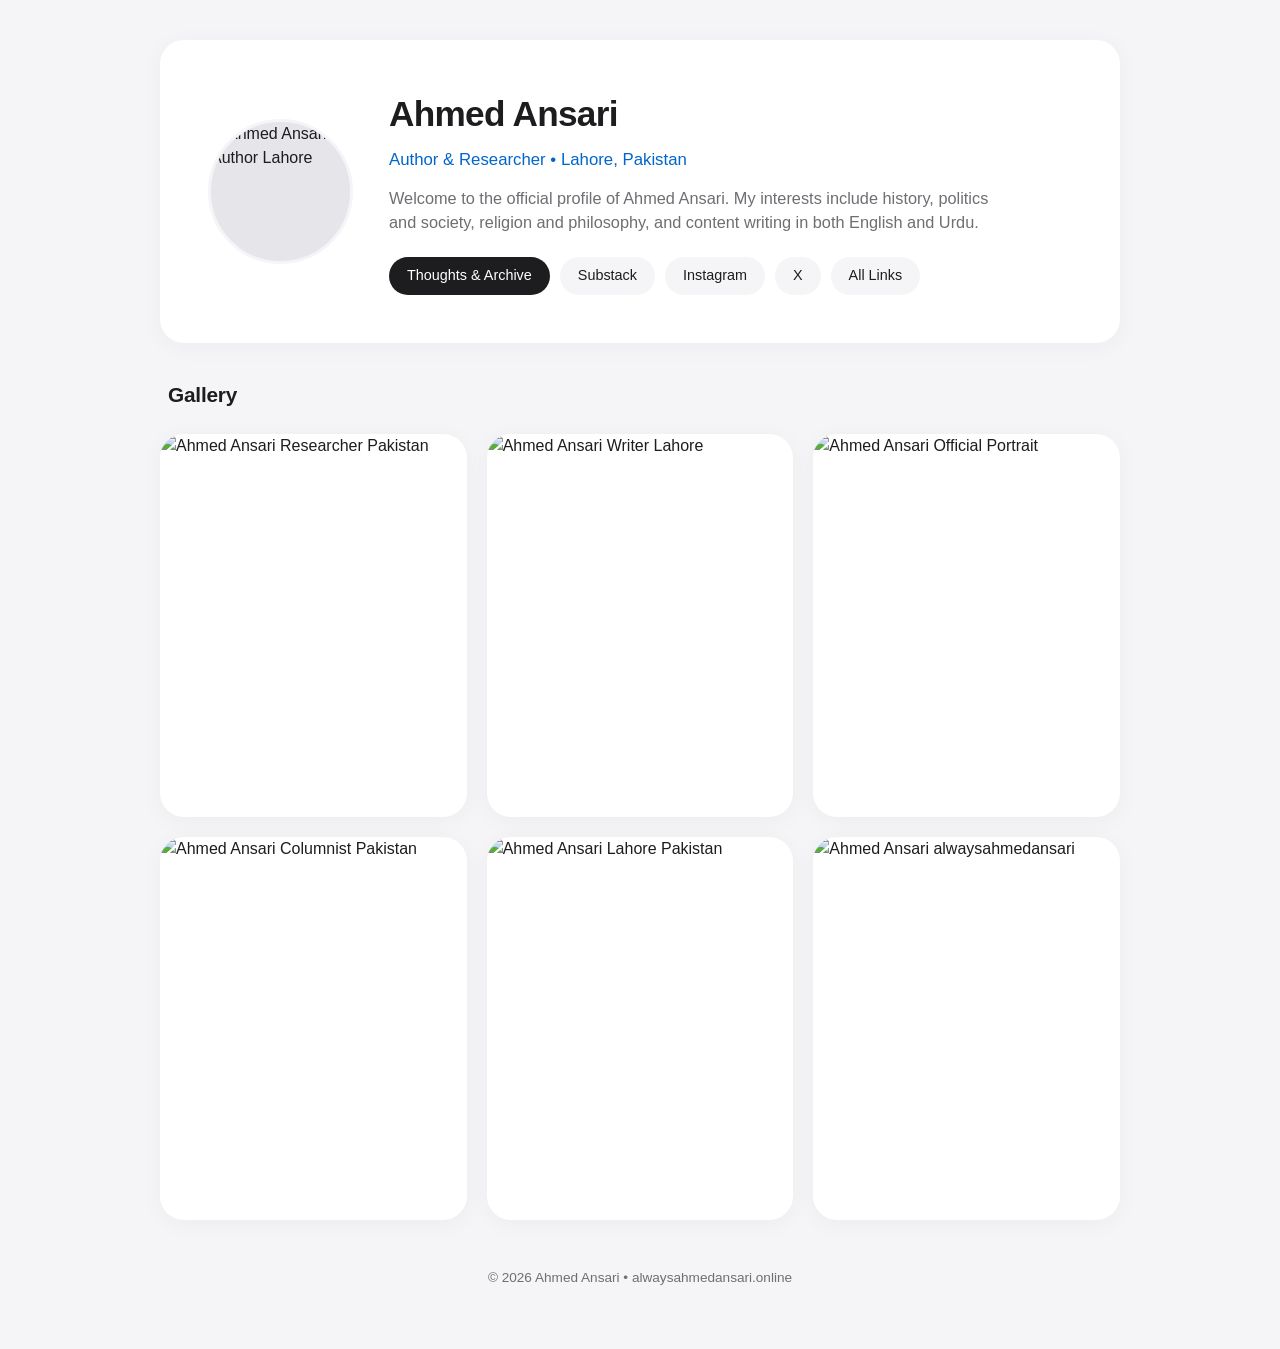
==== index.html @ 6e4fd334 "Create index.html" ====
<!DOCTYPE html>
<html lang="en">
<head>
    <meta charset="UTF-8">
    <meta name="viewport" content="width=device-width, initial-scale=1.0">
    <title>Ahmed Ansari — Author & Researcher | Lahore</title>
    <meta name="description" content="Official profile and photo gallery of Ahmed Ansari, an author and researcher based in Lahore, Pakistan. Interests include history, politics, religion, and philosophy.">
    <meta name="robots" content="index, follow">
    <link rel="canonical" href="https://alwaysahmedansari.online">

    <script type="application/ld+json">
    {
      "@context": "https://schema.org",
      "@type": "Person",
      "name": "Ahmed Ansari",
      "alternateName": "alwaysahmedansari",
      "jobTitle": "Author & Researcher",
      "homeLocation": {
        "@type": "Place",
        "name": "Lahore, Pakistan"
      },
      "url": "https://alwaysahmedansari.online",
      "image": [
        "https://alwaysahmedansari.onlineimages/ahmed-ansari-author-lahore.jpg",
        "https://alwaysahmedansari.onlineimages/ahmed-ansari-researcher-pakistan.jpg",
        "https://alwaysahmedansari.onlineimages/ahmed-ansari-writer-lahore.jpg",
        "https://alwaysahmedansari.onlineimages/ahmed-ansari-portrait-official.jpg",
        "https://alwaysahmedansari.onlineimages/ahmed-ansari-columnist-pakistan.jpg",
        "https://alwaysahmedansari.onlineimages/ahmed-ansari-profile-lahore.jpg",
        "https://alwaysahmedansari.onlineimages/alwaysahmedansari-ahmed-ansari.jpg"
      ],
      "description": "Author and researcher based in Lahore, Pakistan. Interests include history, politics and society, religion and philosophy, and content writing in English and Urdu.",
      "sameAs": [
        "https://alwaysahmedansari.onlinearchive.html",
        "https://linktr.ee",
        "https://substack.com",
        "https://medium.com",
        "https://instagram.com",
        "https://threads.com",
        "https://tiktok.com",
        "https://youtube.com",
        "https://pin.it",
        "https://x.com",
        "https://t.me",
        "https://wa.me",
        "https://snapchat.com",
        "https://linkedin.com",
        "https://github.com",
        "https://reddit.com",
        "https://bsky.app"
      ]
    }
    </script>

    <style>
        :root {
            --bg-color: #f5f5f7;
            --card-bg: #ffffff;
            --text-primary: #1d1d1f;
            --text-secondary: #6e6e73;
            --accent: #0066cc;
            --radius: 24px;
            --shadow: 0 4px 24px rgba(0, 0, 0, 0.04);
        }

        * {
            margin: 0;
            padding: 0;
            box-sizing: border-box;
            -webkit-font-smoothing: antialiased;
        }

        body {
            background-color: var(--bg-color);
            color: var(--text-primary);
            font-family: -apple-system, BlinkMacSystemFont, "SF Pro Display", "Segoe UI", Roboto, Helvetica, Arial, sans-serif;
            line-height: 1.5;
            padding: 40px 20px;
        }

        .container {
            max-width: 960px;
            margin: 0 auto;
            display: flex;
            flex-direction: column;
            gap: 24px;
        }

        .hero-card {
            background: var(--card-bg);
            border-radius: var(--radius);
            padding: 48px;
            box-shadow: var(--shadow);
            display: flex;
            align-items: center;
            gap: 36px;
        }

        .profile-pic {
            width: 145px;
            height: 145px;
            border-radius: 50%;
            object-fit: cover;
            flex-shrink: 0;
            background-color: #e5e5ea;
            border: 3px solid #f5f5f7;
        }

        .bio-content h1 {
            font-size: 2.2rem;
            font-weight: 700;
            letter-spacing: -0.02em;
            margin-bottom: 6px;
        }

        .bio-content .tagline {
            font-size: 1.05rem;
            color: var(--accent);
            font-weight: 500;
            margin-bottom: 14px;
        }

        .bio-content p {
            font-size: 1.02rem;
            color: var(--text-secondary);
            max-width: 620px;
        }

        .links {
            margin-top: 22px;
            display: flex;
            gap: 10px;
            flex-wrap: wrap;
        }

        .links a {
            text-decoration: none;
            color: var(--text-primary);
            background: var(--bg-color);
            padding: 8px 18px;
            border-radius: 980px;
            font-size: 0.9rem;
            font-weight: 500;
            transition: all 0.2s ease;
        }

        .links a.primary-btn {
            background: var(--text-primary);
            color: #ffffff;
        }

        .links a:hover {
            background: var(--accent);
            color: #ffffff;
        }

        .section-title {
            font-size: 1.3rem;
            font-weight: 600;
            letter-spacing: -0.01em;
            margin-top: 12px;
            padding-left: 8px;
        }

        .gallery-grid {
            display: grid;
            grid-template-columns: repeat(3, 1fr);
            gap: 20px;
        }

        .photo-card {
            background: var(--card-bg);
            border-radius: var(--radius);
            overflow: hidden;
            box-shadow: var(--shadow);
            aspect-ratio: 4 / 5;
            transition: transform 0.35s cubic-bezier(0.25, 1, 0.5, 1);
        }

        .photo-card:hover {
            transform: scale(1.02);
        }

        .photo-card img {
            width: 100%;
            height: 100%;
            object-fit: cover;
            display: block;
        }

        footer {
            text-align: center;
            color: var(--text-secondary);
            font-size: 0.85rem;
            margin-top: 24px;
            padding-bottom: 20px;
        }

        @media (max-width: 768px) {
            .hero-card {
                flex-direction: column;
                text-align: center;
                padding: 32px 24px;
                gap: 20px;
            }
            .links {
                justify-content: center;
            }
            .gallery-grid {
                grid-template-columns: repeat(2, 1fr);
                gap: 14px;
            }
        }

        @media (max-width: 480px) {
            .gallery-grid {
                grid-template-columns: 1fr;
            }
            .bio-content h1 {
                font-size: 1.8rem;
            }
        }
    </style>
</head>
<body>

    <main class="container">
        <section class="hero-card">
            <img src="images/ahmed-ansari-author-lahore.jpg" alt="Ahmed Ansari Author Lahore" class="profile-pic" onerror="this.src='https://placehold.co'">
            
            <div class="bio-content">
                <h1>Ahmed Ansari</h1>
                <div class="tagline">Author & Researcher • Lahore, Pakistan</div>
                <p>
                    Welcome to the official profile of Ahmed Ansari. My interests include history, politics and society, religion and philosophy, and content writing in both English and Urdu.
                </p>
                
                <div class="links">
                    <a href="archive.html" class="primary-btn">Thoughts & Archive</a>
                    <a href="https://substack.com" target="_blank" rel="me">Substack</a>
                    <a href="https://instagram.com" target="_blank" rel="me">Instagram</a>
                    <a href="https://x.com" target="_blank" rel="me">X</a>
                    <a href="https://linktr.ee" target="_blank" rel="me">All Links</a>
                </div>
            </div>
        </section>

        <h2 class="section-title">Gallery</h2>
        <section class="gallery-grid">
            <div class="photo-card">
                <img src="images/ahmed-ansari-researcher-pakistan.jpg" alt="Ahmed Ansari Researcher Pakistan" loading="lazy" onerror="this.src='https://placehold.co'">
            </div>
            <div class="photo-card">
                <img src="images/ahmed-ansari-writer-lahore.jpg" alt="Ahmed Ansari Writer Lahore" loading="lazy" onerror="this.src='https://placehold.co'">
            </div>
            <div class="photo-card">
                <img src="images/ahmed-ansari-portrait-official.jpg" alt="Ahmed Ansari Official Portrait" loading="lazy" onerror="this.src='https://placehold.co'">
            </div>
            <div class="photo-card">
                <img src="images/ahmed-ansari-columnist-pakistan.jpg" alt="Ahmed Ansari Columnist Pakistan" loading="lazy" onerror="this.src='https://placehold.co'">
            </div>
            <div class="photo-card">
                <img src="images/ahmed-ansari-profile-lahore.jpg" alt="Ahmed Ansari Lahore Pakistan" loading="lazy" onerror="this.src='https://placehold.co'">
            </div>
            <div class="photo-card">
                <img src="images/alwaysahmedansari-ahmed-ansari.jpg" alt="Ahmed Ansari alwaysahmedansari" loading="lazy" onerror="this.src='https://placehold.co'">
            </div>
        </section>

        <footer>
            © 2026 Ahmed Ansari • alwaysahmedansari.online
        </footer>
    </main>

</body>
</html>
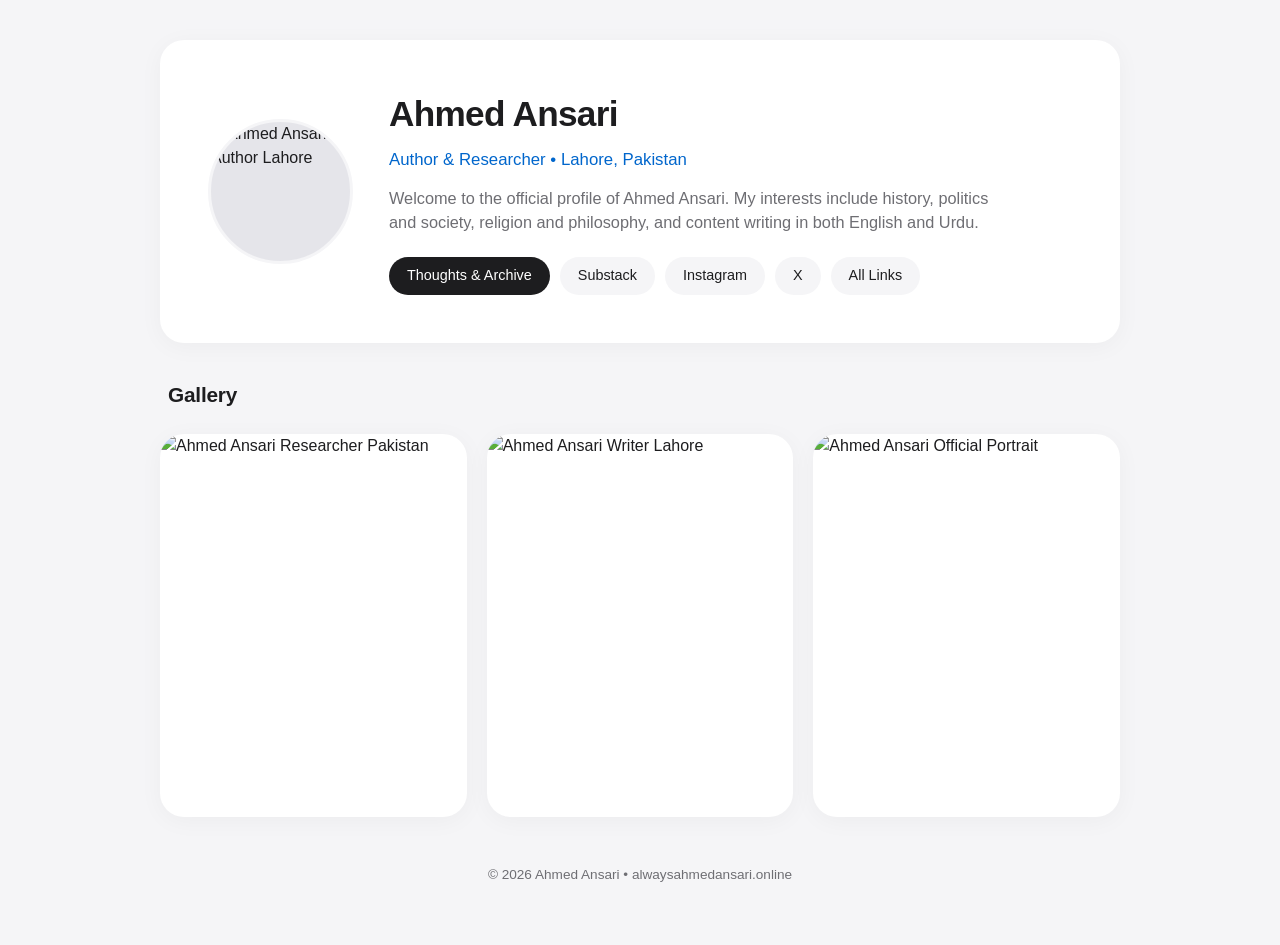
==== commit 8a347f73: "Update index.html" ====
--- a/index.html
+++ b/index.html
@@ -8,6 +8,7 @@
     <meta name="robots" content="index, follow">
     <link rel="canonical" href="https://alwaysahmedansari.online">
 
+    <!-- گوگل سرچ اور امیجز کے لیے اپ ڈیٹ شدہ Schema (صرف 4 تصاویر کے ساتھ) -->
     <script type="application/ld+json">
     {
       "@context": "https://schema.org",
@@ -24,10 +25,7 @@
         "https://alwaysahmedansari.onlineimages/ahmed-ansari-author-lahore.jpg",
         "https://alwaysahmedansari.onlineimages/ahmed-ansari-researcher-pakistan.jpg",
         "https://alwaysahmedansari.onlineimages/ahmed-ansari-writer-lahore.jpg",
-        "https://alwaysahmedansari.onlineimages/ahmed-ansari-portrait-official.jpg",
-        "https://alwaysahmedansari.onlineimages/ahmed-ansari-columnist-pakistan.jpg",
-        "https://alwaysahmedansari.onlineimages/ahmed-ansari-profile-lahore.jpg",
-        "https://alwaysahmedansari.onlineimages/alwaysahmedansari-ahmed-ansari.jpg"
+        "https://alwaysahmedansari.onlineimages/ahmed-ansari-portrait-official.jpg"
       ],
       "description": "Author and researcher based in Lahore, Pakistan. Interests include history, politics and society, religion and philosophy, and content writing in English and Urdu.",
       "sameAs": [
@@ -162,6 +160,7 @@
             padding-left: 8px;
         }
 
+        /* تین تصاویر کی متوازن گرڈ */
         .gallery-grid {
             display: grid;
             grid-template-columns: repeat(3, 1fr);
@@ -207,14 +206,15 @@
                 justify-content: center;
             }
             .gallery-grid {
-                grid-template-columns: repeat(2, 1fr);
-                gap: 14px;
-            }
-        }
-
-        @media (max-width: 480px) {
+                grid-template-columns: repeat(3, 1fr);
+                gap: 12px;
+            }
+        }
+
+        @media (max-width: 540px) {
             .gallery-grid {
                 grid-template-columns: 1fr;
+                gap: 16px;
             }
             .bio-content h1 {
                 font-size: 1.8rem;
@@ -256,15 +256,6 @@
             <div class="photo-card">
                 <img src="images/ahmed-ansari-portrait-official.jpg" alt="Ahmed Ansari Official Portrait" loading="lazy" onerror="this.src='https://placehold.co'">
             </div>
-            <div class="photo-card">
-                <img src="images/ahmed-ansari-columnist-pakistan.jpg" alt="Ahmed Ansari Columnist Pakistan" loading="lazy" onerror="this.src='https://placehold.co'">
-            </div>
-            <div class="photo-card">
-                <img src="images/ahmed-ansari-profile-lahore.jpg" alt="Ahmed Ansari Lahore Pakistan" loading="lazy" onerror="this.src='https://placehold.co'">
-            </div>
-            <div class="photo-card">
-                <img src="images/alwaysahmedansari-ahmed-ansari.jpg" alt="Ahmed Ansari alwaysahmedansari" loading="lazy" onerror="this.src='https://placehold.co'">
-            </div>
         </section>
 
         <footer>
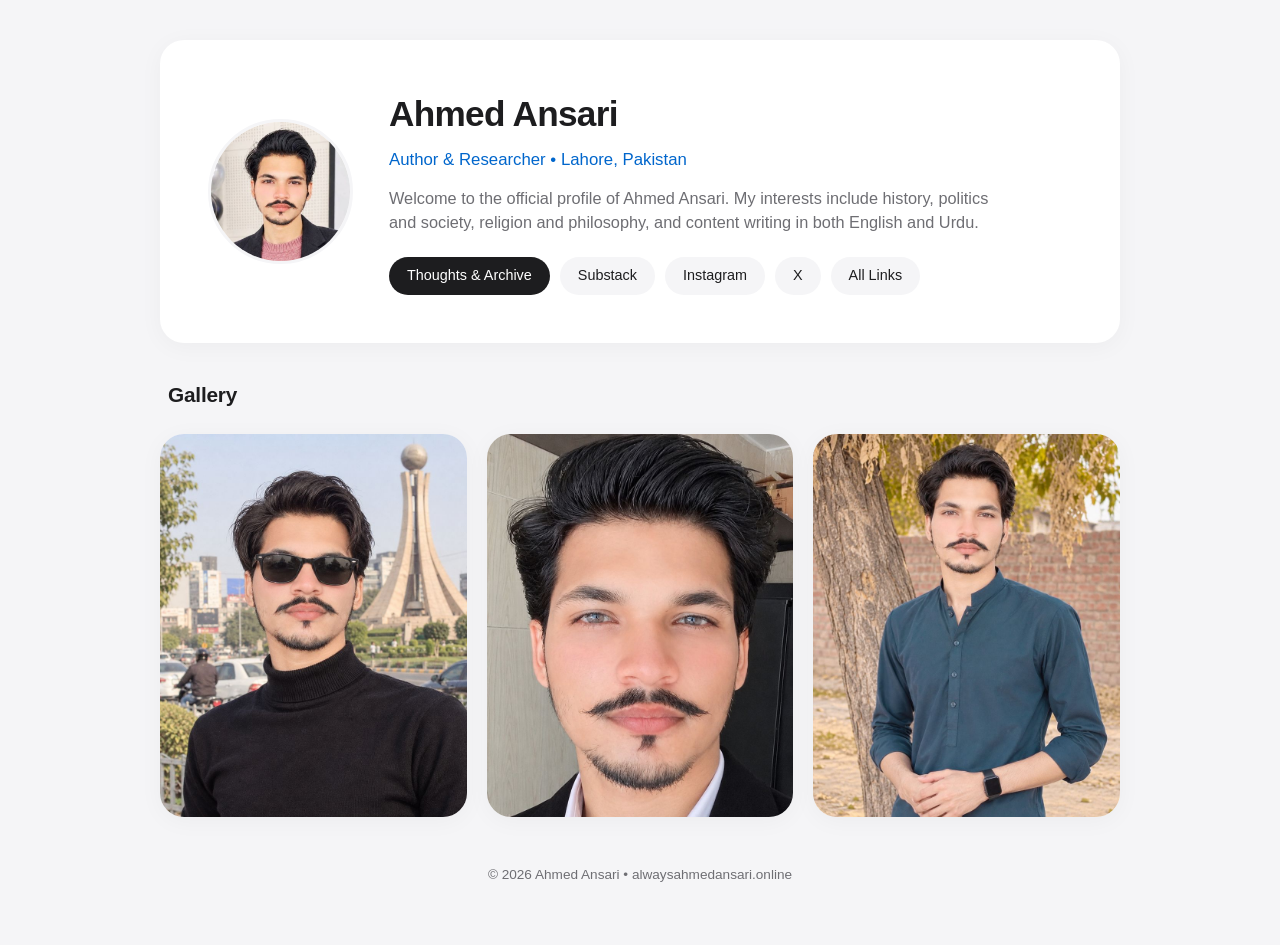
==== commit 1ad4f943: "Update index.html" ====
--- a/index.html
+++ b/index.html
@@ -6,7 +6,7 @@
     <title>Ahmed Ansari — Author & Researcher | Lahore</title>
     <meta name="description" content="Official profile and photo gallery of Ahmed Ansari, an author and researcher based in Lahore, Pakistan. Interests include history, politics, religion, and philosophy.">
     <meta name="robots" content="index, follow">
-    <link rel="canonical" href="https://alwaysahmedansari.online">
+    <link rel="canonical" href="https://alwaysahmedansari.online/">
 
     <!-- گوگل سرچ اور امیجز کے لیے اپ ڈیٹ شدہ Schema (صرف 4 تصاویر کے ساتھ) -->
     <script type="application/ld+json">
@@ -20,32 +20,33 @@
         "@type": "Place",
         "name": "Lahore, Pakistan"
       },
-      "url": "https://alwaysahmedansari.online",
+      "url": "https://alwaysahmedansari.online/",
       "image": [
-        "https://alwaysahmedansari.onlineimages/ahmed-ansari-author-lahore.jpg",
-        "https://alwaysahmedansari.onlineimages/ahmed-ansari-researcher-pakistan.jpg",
-        "https://alwaysahmedansari.onlineimages/ahmed-ansari-writer-lahore.jpg",
-        "https://alwaysahmedansari.onlineimages/ahmed-ansari-portrait-official.jpg"
+        "https://alwaysahmedansari.online/images/ahmed-ansari-author-lahore.jpg",
+        "https://alwaysahmedansari.online/images/ahmed-ansari-researcher-pakistan.jpg",
+        "https://alwaysahmedansari.online/images/ahmed-ansari-writer-lahore.jpg",
+        "https://alwaysahmedansari.online/images/ahmed-ansari-portrait-official.jpg"
       ],
       "description": "Author and researcher based in Lahore, Pakistan. Interests include history, politics and society, religion and philosophy, and content writing in English and Urdu.",
       "sameAs": [
-        "https://alwaysahmedansari.onlinearchive.html",
-        "https://linktr.ee",
-        "https://substack.com",
-        "https://medium.com",
-        "https://instagram.com",
-        "https://threads.com",
-        "https://tiktok.com",
-        "https://youtube.com",
-        "https://pin.it",
-        "https://x.com",
-        "https://t.me",
-        "https://wa.me",
-        "https://snapchat.com",
-        "https://linkedin.com",
-        "https://github.com",
-        "https://reddit.com",
-        "https://bsky.app"
+        "https://alwaysahmedansari.online/archive.html",
+        "https://linktr.ee/theahmedansari",
+        "https://substack.com/@alwaysahmedansari",
+        "https://medium.com/@alwaysahmedansari",
+        "https://www.quora.com/profile/Ahmed-Ansari-459",
+        "https://www.instagram.com/alwaysahmedansari/",
+        "https://www.threads.com/@alwaysahmedansari",
+        "https://www.tiktok.com/@alwaysahmedansari",
+        "https://youtube.com/@alwaysahmedansari",
+        "https://pin.it/2snT1WYEr",
+        "https://x.com/ahmedansari22",
+        "https://t.me/alwaysahmedansari",
+        "https://wa.me/923160438131",
+        "https://www.snapchat.com/add/alwaysahmed7",
+        "https://www.linkedin.com/in/ahmed-ansari-633883397/",
+        "https://github.com/alwaysahmedansari",
+        "https://www.reddit.com/u/alwaysahmedansari/",
+        "https://bsky.app/profile/alwaysahmedansari.bsky.social"
       ]
     }
     </script>
@@ -237,10 +238,10 @@
                 
                 <div class="links">
                     <a href="archive.html" class="primary-btn">Thoughts & Archive</a>
-                    <a href="https://substack.com" target="_blank" rel="me">Substack</a>
-                    <a href="https://instagram.com" target="_blank" rel="me">Instagram</a>
-                    <a href="https://x.com" target="_blank" rel="me">X</a>
-                    <a href="https://linktr.ee" target="_blank" rel="me">All Links</a>
+                    <a href="https://substack.com/@alwaysahmedansari" target="_blank" rel="me">Substack</a>
+                    <a href="https://www.instagram.com/alwaysahmedansari/" target="_blank" rel="me">Instagram</a>
+                    <a href="https://x.com/ahmedansari22" target="_blank" rel="me">X</a>
+                    <a href="https://linktr.ee/theahmedansari" target="_blank" rel="me">All Links</a>
                 </div>
             </div>
         </section>
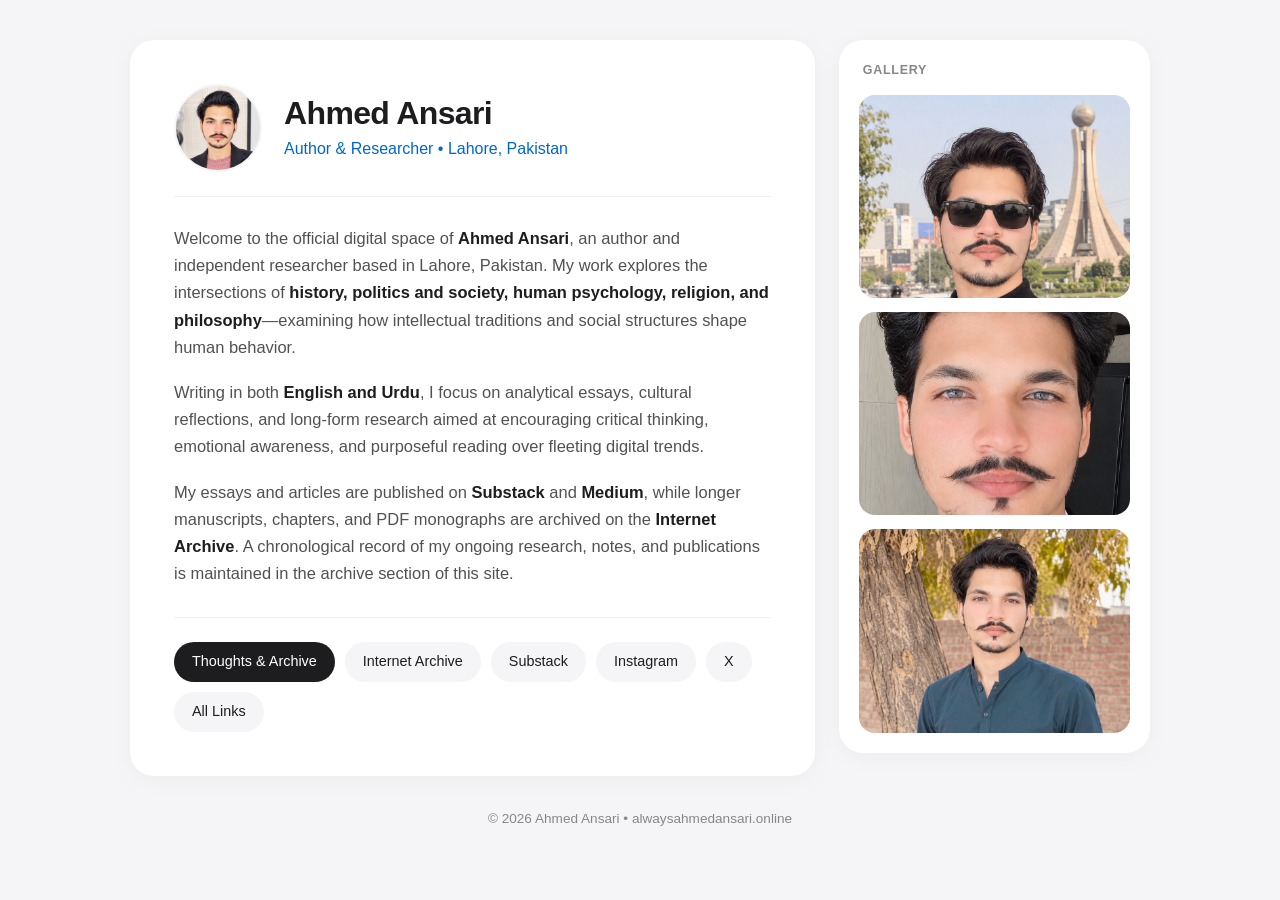
==== commit 8721fff3: "Update index.html" ====
--- a/index.html
+++ b/index.html
@@ -3,12 +3,12 @@
 <head>
     <meta charset="UTF-8">
     <meta name="viewport" content="width=device-width, initial-scale=1.0">
-    <title>Ahmed Ansari — Author & Researcher | Lahore</title>
-    <meta name="description" content="Official profile and photo gallery of Ahmed Ansari, an author and researcher based in Lahore, Pakistan. Interests include history, politics, religion, and philosophy.">
+    <meta name="msvalidate.01" content="8CFB88C81E856DC0EEF3032258684194" />
+    <title>Ahmed Ansari — Author &amp; Researcher | Lahore</title>
+    <meta name="description" content="Official profile of Ahmed Ansari, an author and researcher based in Lahore, Pakistan, exploring history, politics, human psychology, religion, and philosophy.">
     <meta name="robots" content="index, follow">
     <link rel="canonical" href="https://alwaysahmedansari.online/">
 
-    <!-- گوگل سرچ اور امیجز کے لیے اپ ڈیٹ شدہ Schema (صرف 4 تصاویر کے ساتھ) -->
     <script type="application/ld+json">
     {
       "@context": "https://schema.org",
@@ -27,13 +27,14 @@
         "https://alwaysahmedansari.online/images/ahmed-ansari-writer-lahore.jpg",
         "https://alwaysahmedansari.online/images/ahmed-ansari-portrait-official.jpg"
       ],
-      "description": "Author and researcher based in Lahore, Pakistan. Interests include history, politics and society, religion and philosophy, and content writing in English and Urdu.",
+      "description": "Ahmed Ansari is an author and independent researcher based in Lahore, Pakistan. His work examines history, politics, human psychology, religion, and philosophy in both English and Urdu.",
       "sameAs": [
         "https://alwaysahmedansari.online/archive.html",
         "https://linktr.ee/theahmedansari",
         "https://substack.com/@alwaysahmedansari",
         "https://medium.com/@alwaysahmedansari",
         "https://www.quora.com/profile/Ahmed-Ansari-459",
+        "https://archive.org/details/@ahmed_ansari520/uploads",
         "https://www.instagram.com/alwaysahmedansari/",
         "https://www.threads.com/@alwaysahmedansari",
         "https://www.tiktok.com/@alwaysahmedansari",
@@ -56,7 +57,8 @@
             --bg-color: #f5f5f7;
             --card-bg: #ffffff;
             --text-primary: #1d1d1f;
-            --text-secondary: #6e6e73;
+            --text-secondary: #515154;
+            --text-muted: #86868b;
             --accent: #0066cc;
             --radius: 24px;
             --shadow: 0 4px 24px rgba(0, 0, 0, 0.04);
@@ -73,60 +75,81 @@
             background-color: var(--bg-color);
             color: var(--text-primary);
             font-family: -apple-system, BlinkMacSystemFont, "SF Pro Display", "Segoe UI", Roboto, Helvetica, Arial, sans-serif;
-            line-height: 1.5;
+            line-height: 1.65;
             padding: 40px 20px;
         }
 
         .container {
-            max-width: 960px;
+            max-width: 1020px;
             margin: 0 auto;
-            display: flex;
-            flex-direction: column;
+        }
+
+        .editorial-grid {
+            display: grid;
+            grid-template-columns: 2.2fr 1fr;
             gap: 24px;
-        }
-
-        .hero-card {
+            align-items: start;
+        }
+
+        .bio-card {
             background: var(--card-bg);
             border-radius: var(--radius);
-            padding: 48px;
+            padding: 44px;
             box-shadow: var(--shadow);
+        }
+
+        .profile-header {
             display: flex;
             align-items: center;
-            gap: 36px;
+            gap: 22px;
+            margin-bottom: 28px;
+            padding-bottom: 24px;
+            border-bottom: 1px solid #f0f0f2;
         }
 
         .profile-pic {
-            width: 145px;
-            height: 145px;
+            width: 88px;
+            height: 88px;
             border-radius: 50%;
             object-fit: cover;
             flex-shrink: 0;
             background-color: #e5e5ea;
-            border: 3px solid #f5f5f7;
-        }
-
-        .bio-content h1 {
-            font-size: 2.2rem;
+            border: 2px solid #f5f5f7;
+        }
+
+        .title-group h1 {
+            font-size: 2rem;
             font-weight: 700;
             letter-spacing: -0.02em;
-            margin-bottom: 6px;
-        }
-
-        .bio-content .tagline {
-            font-size: 1.05rem;
+            line-height: 1.2;
+            margin-bottom: 4px;
+        }
+
+        .title-group .tagline {
+            font-size: 1rem;
             color: var(--accent);
             font-weight: 500;
-            margin-bottom: 14px;
-        }
-
-        .bio-content p {
-            font-size: 1.02rem;
+        }
+
+        .bio-text p {
+            font-size: 1.03rem;
             color: var(--text-secondary);
-            max-width: 620px;
+            margin-bottom: 18px;
+        }
+
+        .bio-text p:last-child {
+            margin-bottom: 0;
+        }
+
+        .bio-text strong {
+            color: var(--text-primary);
+            font-weight: 600;
         }
 
         .links {
-            margin-top: 22px;
+            margin-top: 30px;
+            padding-top: 24px;
+            border-top: 1px solid #f0f0f2;
             display: flex;
             gap: 10px;
             flex-wrap: wrap;
@@ -153,72 +176,87 @@
             color: #ffffff;
         }
 
-        .section-title {
-            font-size: 1.3rem;
-            font-weight: 600;
-            letter-spacing: -0.01em;
-            margin-top: 12px;
-            padding-left: 8px;
-        }
-
-        /* تین تصاویر کی متوازن گرڈ */
-        .gallery-grid {
-            display: grid;
-            grid-template-columns: repeat(3, 1fr);
-            gap: 20px;
-        }
-
-        .photo-card {
+        .side-gallery {
             background: var(--card-bg);
             border-radius: var(--radius);
+            padding: 20px;
+            box-shadow: var(--shadow);
+            display: flex;
+            flex-direction: column;
+            gap: 14px;
+        }
+
+        .side-label {
+            font-size: 0.78rem;
+            text-transform: uppercase;
+            letter-spacing: 0.06em;
+            color: var(--text-muted);
+            font-weight: 600;
+            padding-left: 4px;
+        }
+
+        .side-photos {
+            display: flex;
+            flex-direction: column;
+            gap: 14px;
+        }
+
+        .photo-thumb {
+            border-radius: 16px;
             overflow: hidden;
-            box-shadow: var(--shadow);
-            aspect-ratio: 4 / 5;
-            transition: transform 0.35s cubic-bezier(0.25, 1, 0.5, 1);
-        }
-
-        .photo-card:hover {
+            aspect-ratio: 4 / 3;
+            background: #f5f5f7;
+            transition: transform 0.3s ease;
+        }
+
+        .photo-thumb:hover {
             transform: scale(1.02);
         }
 
-        .photo-card img {
+        .photo-thumb img {
             width: 100%;
             height: 100%;
             object-fit: cover;
+            object-position: top center;
             display: block;
         }
 
         footer {
             text-align: center;
-            color: var(--text-secondary);
+            color: var(--text-muted);
             font-size: 0.85rem;
-            margin-top: 24px;
-            padding-bottom: 20px;
-        }
-
-        @media (max-width: 768px) {
-            .hero-card {
+            margin-top: 32px;
+        }
+
+        @media (max-width: 820px) {
+            .editorial-grid {
+                grid-template-columns: 1fr;
+            }
+            .bio-card {
+                padding: 32px 24px;
+            }
+            .side-photos {
+                display: grid;
+                grid-template-columns: repeat(3, 1fr);
+                gap: 10px;
+            }
+            .photo-thumb {
+                aspect-ratio: 1 / 1;
+                border-radius: 14px;
+            }
+        }
+
+        @media (max-width: 480px) {
+            .profile-header {
                 flex-direction: column;
                 text-align: center;
-                padding: 32px 24px;
-                gap: 20px;
+                gap: 14px;
             }
             .links {
                 justify-content: center;
             }
-            .gallery-grid {
-                grid-template-columns: repeat(3, 1fr);
-                gap: 12px;
-            }
-        }
-
-        @media (max-width: 540px) {
-            .gallery-grid {
-                grid-template-columns: 1fr;
-                gap: 16px;
-            }
-            .bio-content h1 {
-                font-size: 1.8rem;
+            .title-group h1 {
+                font-size: 1.75rem;
             }
         }
     </style>
@@ -226,38 +264,55 @@
 <body>
 
     <main class="container">
-        <section class="hero-card">
-            <img src="images/ahmed-ansari-author-lahore.jpg" alt="Ahmed Ansari Author Lahore" class="profile-pic" onerror="this.src='https://placehold.co'">
-            
-            <div class="bio-content">
-                <h1>Ahmed Ansari</h1>
-                <div class="tagline">Author & Researcher • Lahore, Pakistan</div>
-                <p>
-                    Welcome to the official profile of Ahmed Ansari. My interests include history, politics and society, religion and philosophy, and content writing in both English and Urdu.
-                </p>
-                
+        <div class="editorial-grid">
+
+            <section class="bio-card">
+                <div class="profile-header">
+                    <img src="images/ahmed-ansari-author-lahore.jpg" alt="Ahmed Ansari Author Lahore" class="profile-pic">
+                    <div class="title-group">
+                        <h1>Ahmed Ansari</h1>
+                        <div class="tagline">Author &amp; Researcher • Lahore, Pakistan</div>
+                    </div>
+                </div>
+
+                <div class="bio-text">
+                    <p>
+                        Welcome to the official digital space of <strong>Ahmed Ansari</strong>, an author and independent researcher based in Lahore, Pakistan. My work explores the intersections of <strong>history, politics and society, human psychology, religion, and philosophy</strong>—examining how intellectual traditions and social structures shape human behavior.
+                    </p>
+                    <p>
+                        Writing in both <strong>English and Urdu</strong>, I focus on analytical essays, cultural reflections, and long-form research aimed at encouraging critical thinking, emotional awareness, and purposeful reading over fleeting digital trends.
+                    </p>
+                    <p>
+                        My essays and articles are published on <strong>Substack</strong> and <strong>Medium</strong>, while longer manuscripts, chapters, and PDF monographs are archived on the <strong>Internet Archive</strong>. A chronological record of my ongoing research, notes, and publications is maintained in the archive section of this site.
+                    </p>
+                </div>
+
                 <div class="links">
-                    <a href="archive.html" class="primary-btn">Thoughts & Archive</a>
+                    <a href="archive.html" class="primary-btn">Thoughts &amp; Archive</a>
+                    <a href="https://archive.org/details/@ahmed_ansari520/uploads" target="_blank" rel="me">Internet Archive</a>
                     <a href="https://substack.com/@alwaysahmedansari" target="_blank" rel="me">Substack</a>
                     <a href="https://www.instagram.com/alwaysahmedansari/" target="_blank" rel="me">Instagram</a>
                     <a href="https://x.com/ahmedansari22" target="_blank" rel="me">X</a>
                     <a href="https://linktr.ee/theahmedansari" target="_blank" rel="me">All Links</a>
                 </div>
-            </div>
-        </section>
-
-        <h2 class="section-title">Gallery</h2>
-        <section class="gallery-grid">
-            <div class="photo-card">
-                <img src="images/ahmed-ansari-researcher-pakistan.jpg" alt="Ahmed Ansari Researcher Pakistan" loading="lazy" onerror="this.src='https://placehold.co'">
-            </div>
-            <div class="photo-card">
-                <img src="images/ahmed-ansari-writer-lahore.jpg" alt="Ahmed Ansari Writer Lahore" loading="lazy" onerror="this.src='https://placehold.co'">
-            </div>
-            <div class="photo-card">
-                <img src="images/ahmed-ansari-portrait-official.jpg" alt="Ahmed Ansari Official Portrait" loading="lazy" onerror="this.src='https://placehold.co'">
-            </div>
-        </section>
+            </section>
+
+            <aside class="side-gallery">
+                <div class="side-label">Gallery</div>
+                <div class="side-photos">
+                    <div class="photo-thumb">
+                        <img src="images/ahmed-ansari-researcher-pakistan.jpg" alt="Ahmed Ansari Researcher Pakistan" loading="lazy">
+                    </div>
+                    <div class="photo-thumb">
+                        <img src="images/ahmed-ansari-writer-lahore.jpg" alt="Ahmed Ansari Writer Lahore" loading="lazy" style="object-position: center 60%;">
+                    </div>
+                    <div class="photo-thumb">
+                        <img src="images/ahmed-ansari-portrait-official.jpg" alt="Ahmed Ansari Official Portrait" loading="lazy">
+                    </div>
+                </div>
+            </aside>
+
+        </div>
 
         <footer>
             © 2026 Ahmed Ansari • alwaysahmedansari.online
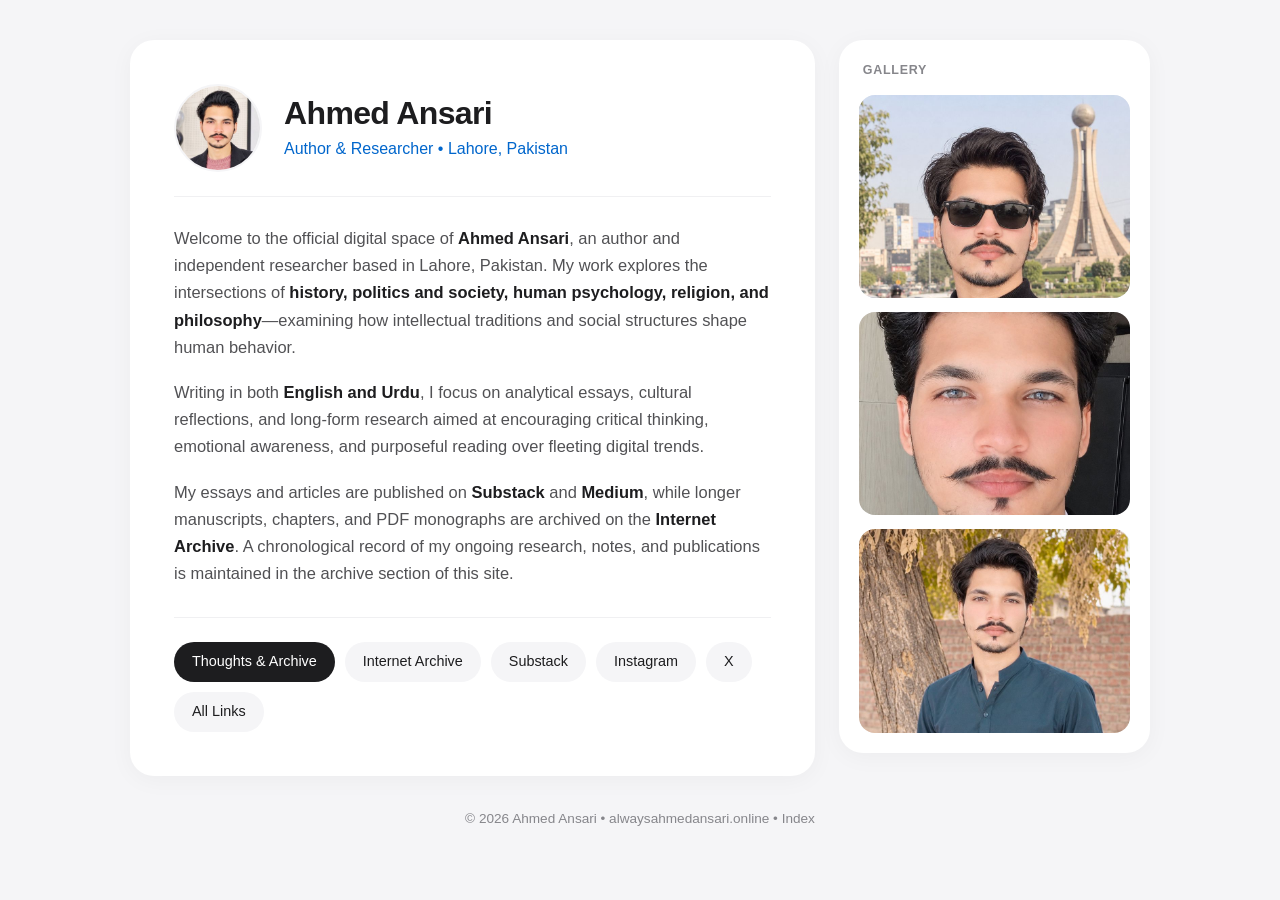
==== commit 70f2f6ee: "Update index.html" ====
--- a/index.html
+++ b/index.html
@@ -314,10 +314,6 @@
 
         </div>
 
-        <footer>
-            © 2026 Ahmed Ansari • alwaysahmedansari.online
-        </footer>
-    </main>
-
-</body>
-</html>+             <footer>
+         © 2026 Ahmed Ansari • alwaysahmedansari.online • <a href="directory.html" style="color: inherit; text-decoration: none;">Index</a>
+     </footer>
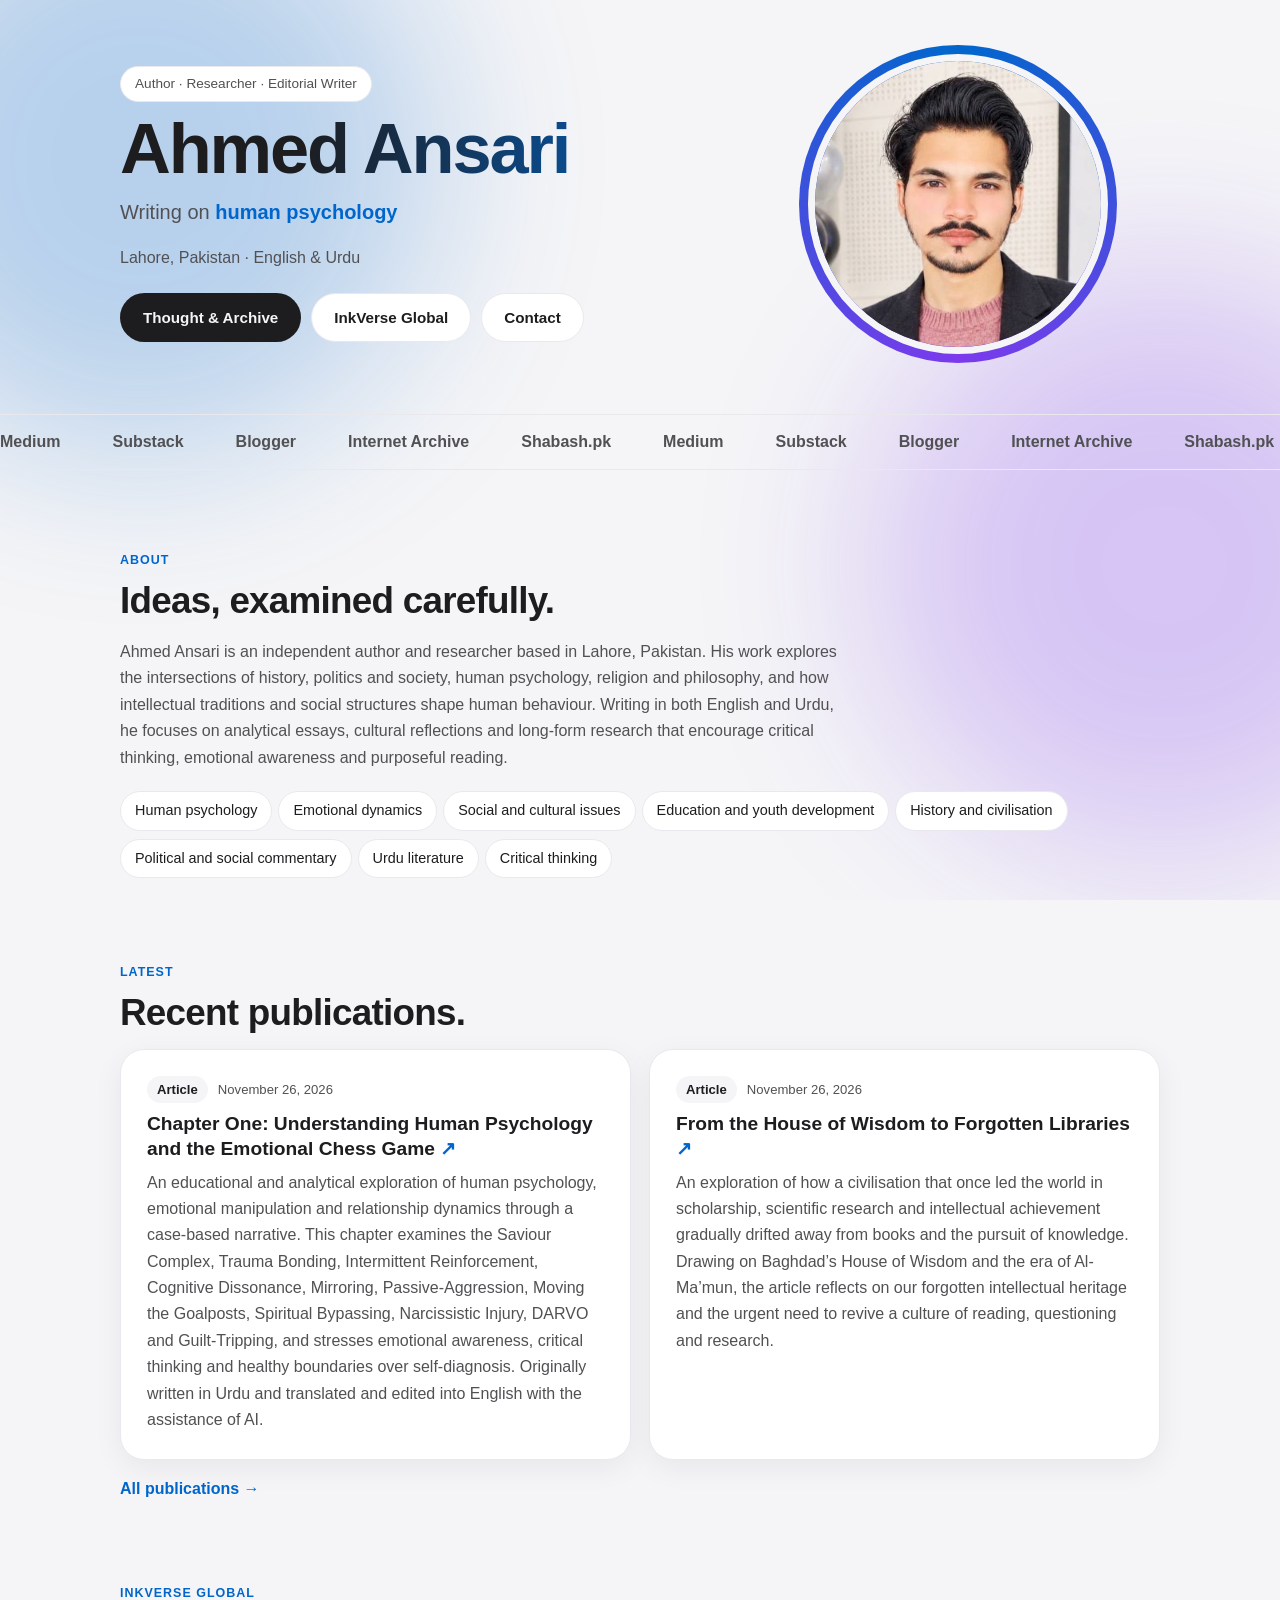
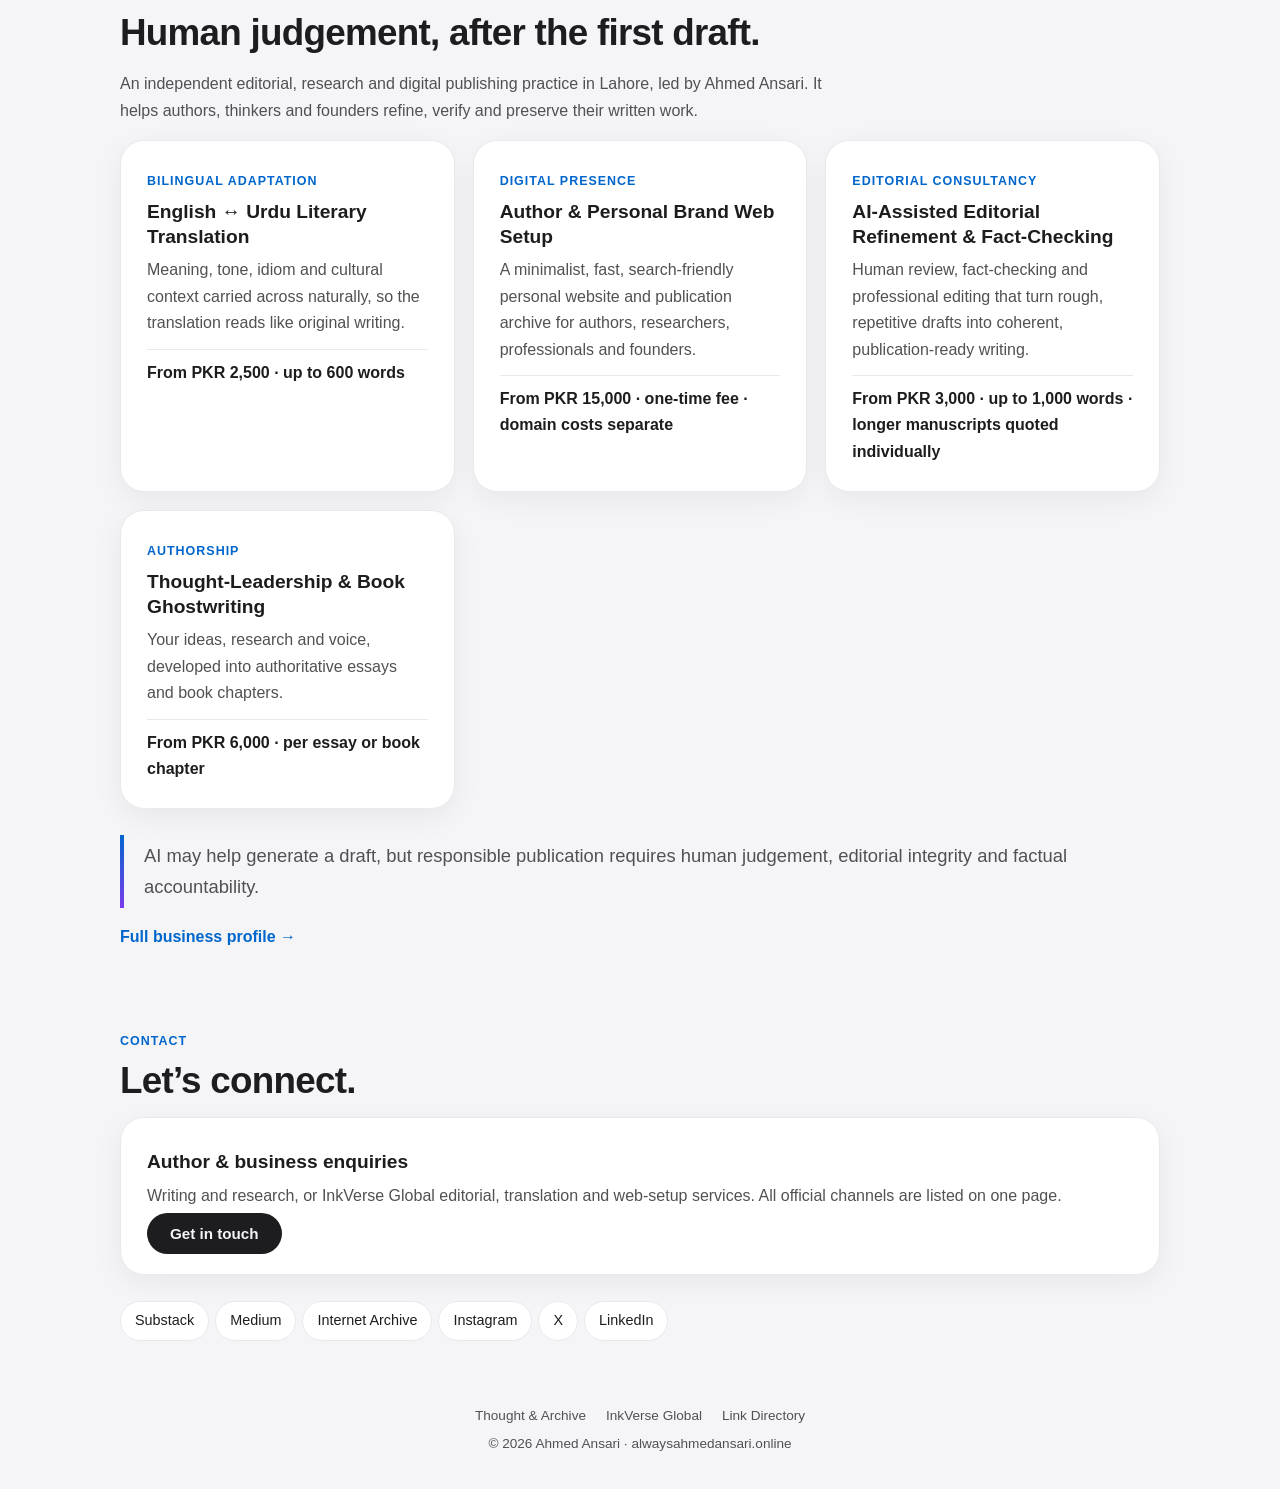
==== commit 44d25549: "Update website files" ====
--- a/index.html
+++ b/index.html
@@ -1,35 +1,69 @@
 <!DOCTYPE html>
 <html lang="en">
 <head>
-    <meta charset="UTF-8">
-    <meta name="viewport" content="width=device-width, initial-scale=1.0">
-    <meta name="msvalidate.01" content="8CFB88C81E856DC0EEF3032258684194" />
-    <title>Ahmed Ansari — Author &amp; Researcher | Lahore</title>
-    <meta name="description" content="Official profile of Ahmed Ansari, an author and researcher based in Lahore, Pakistan, exploring history, politics, human psychology, religion, and philosophy.">
-    <meta name="robots" content="index, follow">
-    <link rel="canonical" href="https://alwaysahmedansari.online/">
-
-    <script type="application/ld+json">
+<meta charset="UTF-8">
+<meta name="viewport" content="width=device-width, initial-scale=1, viewport-fit=cover">
+<meta name="msvalidate.01" content="8CFB88C81E856DC0EEF3032258684194">
+<title>Ahmed Ansari — Author &amp; Researcher | Lahore</title>
+<meta name="description" content="Official profile of Ahmed Ansari, an author and researcher based in Lahore, Pakistan, exploring history, politics, human psychology, religion, and philosophy in English and Urdu.">
+<meta name="robots" content="index, follow">
+<link rel="canonical" href="https://alwaysahmedansari.online/">
+<link rel="icon" href="favicon.svg" type="image/svg+xml">
+<meta property="og:type" content="website">
+<meta property="og:site_name" content="Ahmed Ansari">
+<meta property="og:title" content="Ahmed Ansari — Author &amp; Researcher | Lahore">
+<meta property="og:description" content="Official profile of Ahmed Ansari, an author and researcher based in Lahore, Pakistan, exploring history, politics, human psychology, religion, and philosophy in English and Urdu.">
+<meta property="og:url" content="https://alwaysahmedansari.online/">
+<meta property="og:image" content="https://alwaysahmedansari.online/images/ahmed-ansari-author-lahore.jpg">
+<meta name="twitter:card" content="summary">
+<script type="application/ld+json">
+{
+  "@context": "https://schema.org",
+  "@graph": [
     {
-      "@context": "https://schema.org",
+      "@type": "ProfilePage",
+      "@id": "https://alwaysahmedansari.online/#profile",
+      "url": "https://alwaysahmedansari.online/",
+      "name": "Ahmed Ansari — Author & Researcher | Lahore",
+      "dateModified": "2026-11-28",
+      "mainEntity": {
+        "@id": "https://alwaysahmedansari.online/#person"
+      }
+    },
+    {
       "@type": "Person",
+      "@id": "https://alwaysahmedansari.online/#person",
       "name": "Ahmed Ansari",
       "alternateName": "alwaysahmedansari",
-      "jobTitle": "Author & Researcher",
+      "jobTitle": "Author, Researcher and Editorial Writer",
+      "description": "Ahmed Ansari is an author and independent researcher based in Lahore, Pakistan. His work examines history, politics, human psychology, religion, and philosophy in both English and Urdu.",
+      "url": "https://alwaysahmedansari.online/",
+      "image": "https://alwaysahmedansari.online/images/ahmed-ansari-author-lahore.jpg",
       "homeLocation": {
         "@type": "Place",
         "name": "Lahore, Pakistan"
       },
-      "url": "https://alwaysahmedansari.online/",
-      "image": [
-        "https://alwaysahmedansari.online/images/ahmed-ansari-author-lahore.jpg",
-        "https://alwaysahmedansari.online/images/ahmed-ansari-researcher-pakistan.jpg",
-        "https://alwaysahmedansari.online/images/ahmed-ansari-writer-lahore.jpg",
-        "https://alwaysahmedansari.online/images/ahmed-ansari-portrait-official.jpg"
+      "knowsLanguage": [
+        "en",
+        "ur"
       ],
-      "description": "Ahmed Ansari is an author and independent researcher based in Lahore, Pakistan. His work examines history, politics, human psychology, religion, and philosophy in both English and Urdu.",
+      "knowsAbout": [
+        "Human psychology",
+        "Emotional dynamics",
+        "Social and cultural issues",
+        "Education and youth development",
+        "History and civilisation",
+        "Political and social commentary",
+        "Urdu literature",
+        "Critical thinking"
+      ],
+      "worksFor": {
+        "@type": "Organization",
+        "@id": "https://alwaysahmedansari.online/inkverse.html#org",
+        "name": "InkVerse Global",
+        "url": "https://alwaysahmedansari.online/inkverse.html"
+      },
       "sameAs": [
-        "https://alwaysahmedansari.online/archive.html",
         "https://linktr.ee/theahmedansari",
         "https://substack.com/@alwaysahmedansari",
         "https://medium.com/@alwaysahmedansari",
@@ -50,270 +84,75 @@
         "https://bsky.app/profile/alwaysahmedansari.bsky.social"
       ]
     }
-    </script>
-
-    <style>
-        :root {
-            --bg-color: #f5f5f7;
-            --card-bg: #ffffff;
-            --text-primary: #1d1d1f;
-            --text-secondary: #515154;
-            --text-muted: #86868b;
-            --accent: #0066cc;
-            --radius: 24px;
-            --shadow: 0 4px 24px rgba(0, 0, 0, 0.04);
-        }
-
-        * {
-            margin: 0;
-            padding: 0;
-            box-sizing: border-box;
-            -webkit-font-smoothing: antialiased;
-        }
-
-        body {
-            background-color: var(--bg-color);
-            color: var(--text-primary);
-            font-family: -apple-system, BlinkMacSystemFont, "SF Pro Display", "Segoe UI", Roboto, Helvetica, Arial, sans-serif;
-            line-height: 1.65;
-            padding: 40px 20px;
-        }
-
-        .container {
-            max-width: 1020px;
-            margin: 0 auto;
-        }
-
-        .editorial-grid {
-            display: grid;
-            grid-template-columns: 2.2fr 1fr;
-            gap: 24px;
-            align-items: start;
-        }
-
-        .bio-card {
-            background: var(--card-bg);
-            border-radius: var(--radius);
-            padding: 44px;
-            box-shadow: var(--shadow);
-        }
-
-        .profile-header {
-            display: flex;
-            align-items: center;
-            gap: 22px;
-            margin-bottom: 28px;
-            padding-bottom: 24px;
-            border-bottom: 1px solid #f0f0f2;
-        }
-
-        .profile-pic {
-            width: 88px;
-            height: 88px;
-            border-radius: 50%;
-            object-fit: cover;
-            flex-shrink: 0;
-            background-color: #e5e5ea;
-            border: 2px solid #f5f5f7;
-        }
-
-        .title-group h1 {
-            font-size: 2rem;
-            font-weight: 700;
-            letter-spacing: -0.02em;
-            line-height: 1.2;
-            margin-bottom: 4px;
-        }
-
-        .title-group .tagline {
-            font-size: 1rem;
-            color: var(--accent);
-            font-weight: 500;
-        }
-
-        .bio-text p {
-            font-size: 1.03rem;
-            color: var(--text-secondary);
-            margin-bottom: 18px;
-        }
-
-        .bio-text p:last-child {
-            margin-bottom: 0;
-        }
-
-        .bio-text strong {
-            color: var(--text-primary);
-            font-weight: 600;
-        }
-
-        .links {
-            margin-top: 30px;
-            padding-top: 24px;
-            border-top: 1px solid #f0f0f2;
-            display: flex;
-            gap: 10px;
-            flex-wrap: wrap;
-        }
-
-        .links a {
-            text-decoration: none;
-            color: var(--text-primary);
-            background: var(--bg-color);
-            padding: 8px 18px;
-            border-radius: 980px;
-            font-size: 0.9rem;
-            font-weight: 500;
-            transition: all 0.2s ease;
-        }
-
-        .links a.primary-btn {
-            background: var(--text-primary);
-            color: #ffffff;
-        }
-
-        .links a:hover {
-            background: var(--accent);
-            color: #ffffff;
-        }
-
-        .side-gallery {
-            background: var(--card-bg);
-            border-radius: var(--radius);
-            padding: 20px;
-            box-shadow: var(--shadow);
-            display: flex;
-            flex-direction: column;
-            gap: 14px;
-        }
-
-        .side-label {
-            font-size: 0.78rem;
-            text-transform: uppercase;
-            letter-spacing: 0.06em;
-            color: var(--text-muted);
-            font-weight: 600;
-            padding-left: 4px;
-        }
-
-        .side-photos {
-            display: flex;
-            flex-direction: column;
-            gap: 14px;
-        }
-
-        .photo-thumb {
-            border-radius: 16px;
-            overflow: hidden;
-            aspect-ratio: 4 / 3;
-            background: #f5f5f7;
-            transition: transform 0.3s ease;
-        }
-
-        .photo-thumb:hover {
-            transform: scale(1.02);
-        }
-
-        .photo-thumb img {
-            width: 100%;
-            height: 100%;
-            object-fit: cover;
-            object-position: top center;
-            display: block;
-        }
-
-        footer {
-            text-align: center;
-            color: var(--text-muted);
-            font-size: 0.85rem;
-            margin-top: 32px;
-        }
-
-        @media (max-width: 820px) {
-            .editorial-grid {
-                grid-template-columns: 1fr;
-            }
-            .bio-card {
-                padding: 32px 24px;
-            }
-            .side-photos {
-                display: grid;
-                grid-template-columns: repeat(3, 1fr);
-                gap: 10px;
-            }
-            .photo-thumb {
-                aspect-ratio: 1 / 1;
-                border-radius: 14px;
-            }
-        }
-
-        @media (max-width: 480px) {
-            .profile-header {
-                flex-direction: column;
-                text-align: center;
-                gap: 14px;
-            }
-            .links {
-                justify-content: center;
-            }
-            .title-group h1 {
-                font-size: 1.75rem;
-            }
-        }
-    </style>
+  ]
+}
+</script>
+<link rel="stylesheet" href="style.css">
+<script>document.documentElement.classList.add('js')</script>
+<script src="script.js" defer></script>
 </head>
 <body>
+<div id="pg"></div>
+<div class="aur"><i></i><i></i></div>
 
-    <main class="container">
-        <div class="editorial-grid">
+<main id="top">
+<section class="sec hero">
+<div>
+<span class="pill u">Author · Researcher · Editorial Writer</span>
+<h1 class="u" style="--d:.1s">Ahmed Ansari</h1>
+<p class="rot u" style="--d:.2s">Writing on <b id="w">human psychology</b></p>
+<p class="u" style="--d:.3s;color:var(--mu)">Lahore, Pakistan · English &amp; Urdu</p>
+<div class="btns u" style="--d:.4s"><a class="b p" href="archive.html">Thought &amp; Archive</a><a class="b" href="inkverse.html">InkVerse Global</a><a class="b" href="#contact">Contact</a></div>
+</div>
+<div class="ph"><img src="images/ahmed-ansari-author-lahore.jpg" width="500" height="500" alt="Ahmed Ansari, author and researcher based in Lahore, Pakistan"></div>
+</section>
+<div class="mq" aria-hidden="true"><div><span>Medium</span><span>Substack</span><span>Blogger</span><span>Internet Archive</span><span>Shabash.pk</span><span>Medium</span><span>Substack</span><span>Blogger</span><span>Internet Archive</span><span>Shabash.pk</span></div></div>
 
-            <section class="bio-card">
-                <div class="profile-header">
-                    <img src="images/ahmed-ansari-author-lahore.jpg" alt="Ahmed Ansari Author Lahore" class="profile-pic">
-                    <div class="title-group">
-                        <h1>Ahmed Ansari</h1>
-                        <div class="tagline">Author &amp; Researcher • Lahore, Pakistan</div>
-                    </div>
-                </div>
+<section class="sec" id="about">
+<div class="rv"><span class="lb">About</span><h2>Ideas, examined carefully.</h2>
+<p style="color:var(--mu);max-width:720px">Ahmed Ansari is an independent author and researcher based in Lahore, Pakistan. His work explores the intersections of history, politics and society, human psychology, religion and philosophy, and how intellectual traditions and social structures shape human behaviour. Writing in both English and Urdu, he focuses on analytical essays, cultural reflections and long-form research that encourage critical thinking, emotional awareness and purposeful reading.</p></div>
+<div class="tags rv"><span>Human psychology</span><span>Emotional dynamics</span><span>Social and cultural issues</span><span>Education and youth development</span><span>History and civilisation</span><span>Political and social commentary</span><span>Urdu literature</span><span>Critical thinking</span></div>
+</section>
 
-                <div class="bio-text">
-                    <p>
-                        Welcome to the official digital space of <strong>Ahmed Ansari</strong>, an author and independent researcher based in Lahore, Pakistan. My work explores the intersections of <strong>history, politics and society, human psychology, religion, and philosophy</strong>—examining how intellectual traditions and social structures shape human behavior.
-                    </p>
-                    <p>
-                        Writing in both <strong>English and Urdu</strong>, I focus on analytical essays, cultural reflections, and long-form research aimed at encouraging critical thinking, emotional awareness, and purposeful reading over fleeting digital trends.
-                    </p>
-                    <p>
-                        My essays and articles are published on <strong>Substack</strong> and <strong>Medium</strong>, while longer manuscripts, chapters, and PDF monographs are archived on the <strong>Internet Archive</strong>. A chronological record of my ongoing research, notes, and publications is maintained in the archive section of this site.
-                    </p>
-                </div>
+<section class="sec" id="archive">
+<div class="rv"><span class="lb">Latest</span><h2>Recent publications.</h2></div>
+<div class="g" id="latest">
+<article class="entry-card" data-c="pdf">
+  <div class="entry-meta"><span class="badge">Article</span><time datetime="2026-11-26">November 26, 2026</time></div>
+  <h2><a href="https://archive.org/details/chapter-one-understanding-human-psychology-and-the-emotional-chess-game" target="_blank" rel="noopener noreferrer">Chapter One: Understanding Human Psychology and the Emotional Chess Game</a></h2>
+  <p>An educational and analytical exploration of human psychology, emotional manipulation and relationship dynamics through a case-based narrative. This chapter examines the Saviour Complex, Trauma Bonding, Intermittent Reinforcement, Cognitive Dissonance, Mirroring, Passive-Aggression, Moving the Goalposts, Spiritual Bypassing, Narcissistic Injury, DARVO and Guilt-Tripping, and stresses emotional awareness, critical thinking and healthy boundaries over self-diagnosis. Originally written in Urdu and translated and edited into English with the assistance of AI.</p>
+</article>
+<article class="entry-card" data-c="en">
+  <div class="entry-meta"><span class="badge">Article</span><time datetime="2026-11-26">November 26, 2026</time></div>
+  <h2><a href="https://medium.com/@alwaysahmedansari/from-the-house-of-wisdom-to-forgotten-libraries-1f0544cc2c1e" target="_blank" rel="noopener noreferrer">From the House of Wisdom to Forgotten Libraries</a></h2>
+  <p>An exploration of how a civilisation that once led the world in scholarship, scientific research and intellectual achievement gradually drifted away from books and the pursuit of knowledge. Drawing on Baghdad’s House of Wisdom and the era of Al-Ma’mun, the article reflects on our forgotten intellectual heritage and the urgent need to revive a culture of reading, questioning and research.</p>
+</article>
+</div>
+<p class="more rv"><a href="archive.html">All publications →</a></p>
+</section>
 
-                <div class="links">
-                    <a href="archive.html" class="primary-btn">Thoughts &amp; Archive</a>
-                    <a href="https://archive.org/details/@ahmed_ansari520/uploads" target="_blank" rel="me">Internet Archive</a>
-                    <a href="https://substack.com/@alwaysahmedansari" target="_blank" rel="me">Substack</a>
-                    <a href="https://www.instagram.com/alwaysahmedansari/" target="_blank" rel="me">Instagram</a>
-                    <a href="https://x.com/ahmedansari22" target="_blank" rel="me">X</a>
-                    <a href="https://linktr.ee/theahmedansari" target="_blank" rel="me">All Links</a>
-                </div>
-            </section>
+<section class="sec" id="inkverse">
+<div class="rv"><span class="lb">InkVerse Global</span><h2>Human judgement, after the first draft.</h2>
+<p style="color:var(--mu);max-width:720px">An independent editorial, research and digital publishing practice in Lahore, led by Ahmed Ansari. It helps authors, thinkers and founders refine, verify and preserve their written work.</p></div>
+<div class="g">
+<div class="card rv"><span class="lb">Bilingual adaptation</span><h3>English ↔ Urdu Literary Translation</h3><p>Meaning, tone, idiom and cultural context carried across naturally, so the translation reads like original writing.</p><div class="pr">From PKR 2,500 · up to 600 words</div></div>
+<div class="card rv"><span class="lb">Digital presence</span><h3>Author &amp; Personal Brand Web Setup</h3><p>A minimalist, fast, search-friendly personal website and publication archive for authors, researchers, professionals and founders.</p><div class="pr">From PKR 15,000 · one-time fee · domain costs separate</div></div>
+<div class="card rv"><span class="lb">Editorial consultancy</span><h3>AI-Assisted Editorial Refinement &amp; Fact-Checking</h3><p>Human review, fact-checking and professional editing that turn rough, repetitive drafts into coherent, publication-ready writing.</p><div class="pr">From PKR 3,000 · up to 1,000 words · longer manuscripts quoted individually</div></div>
+<div class="card rv"><span class="lb">Authorship</span><h3>Thought-Leadership &amp; Book Ghostwriting</h3><p>Your ideas, research and voice, developed into authoritative essays and book chapters.</p><div class="pr">From PKR 6,000 · per essay or book chapter</div></div>
+</div>
+<blockquote class="rv">AI may help generate a draft, but responsible publication requires human judgement, editorial integrity and factual accountability.</blockquote>
+<p class="more rv"><a href="inkverse.html">Full business profile →</a></p>
+</section>
 
-            <aside class="side-gallery">
-                <div class="side-label">Gallery</div>
-                <div class="side-photos">
-                    <div class="photo-thumb">
-                        <img src="images/ahmed-ansari-researcher-pakistan.jpg" alt="Ahmed Ansari Researcher Pakistan" loading="lazy">
-                    </div>
-                    <div class="photo-thumb">
-                        <img src="images/ahmed-ansari-writer-lahore.jpg" alt="Ahmed Ansari Writer Lahore" loading="lazy" style="object-position: center 60%;">
-                    </div>
-                    <div class="photo-thumb">
-                        <img src="images/ahmed-ansari-portrait-official.jpg" alt="Ahmed Ansari Official Portrait" loading="lazy">
-                    </div>
-                </div>
-            </aside>
-
-        </div>
-
-             <footer>
-         © 2026 Ahmed Ansari • alwaysahmedansari.online • <a href="directory.html" style="color: inherit; text-decoration: none;">Index</a>
-     </footer>
+<section class="sec" id="contact">
+<div class="rv"><span class="lb">Contact</span><h2>Let’s connect.</h2></div>
+<div class="g"><div class="card rv"><h3>Author &amp; business enquiries</h3><p>Writing and research, or InkVerse Global editorial, translation and web-setup services. All official channels are listed on one page.</p><a class="b p" href="https://linktr.ee/theahmedansari" target="_blank" rel="me">Get in touch</a></div></div>
+<div class="tags rv" style="margin-top:22px"><a href="https://substack.com/@alwaysahmedansari" target="_blank" rel="me"><span>Substack</span></a><a href="https://medium.com/@alwaysahmedansari" target="_blank" rel="me"><span>Medium</span></a><a href="https://archive.org/details/@ahmed_ansari520/uploads" target="_blank" rel="me"><span>Internet Archive</span></a><a href="https://www.instagram.com/alwaysahmedansari/" target="_blank" rel="me"><span>Instagram</span></a><a href="https://x.com/ahmedansari22" target="_blank" rel="me"><span>X</span></a><a href="https://www.linkedin.com/in/ahmed-ansari-633883397/" target="_blank" rel="me"><span>LinkedIn</span></a></div>
+</section>
+</main>
+<footer>
+<div class="fl"><a href="archive.html">Thought &amp; Archive</a><a href="inkverse.html">InkVerse Global</a><a href="directory.html">Link Directory</a></div>
+<p>© 2026 Ahmed Ansari · alwaysahmedansari.online</p>
+</footer>
+</body>
+</html>
--- a/style.css
+++ b/style.css
@@ -0,0 +1,58 @@
+:root{--bg:#f5f5f7;--sf:#fff;--tx:#1d1d1f;--mu:#515154;--ac:#0066cc;--ac2:#7c3aed;--ln:#e8e8ed;--sh:0 8px 30px rgba(0,0,0,.06);box-sizing:border-box;padding-top:env(safe-area-inset-top,0px);padding-bottom:env(safe-area-inset-bottom,0px)}
+@media(prefers-color-scheme:dark){:root{--bg:#0b0b0f;--sf:#16161d;--tx:#f5f5f7;--mu:#a1a1aa;--ac:#4da3ff;--ac2:#a78bfa;--ln:#26262f;--sh:0 8px 30px rgba(0,0,0,.4);color-scheme:dark}}
+html{scroll-behavior:smooth;scroll-padding-top:calc(env(safe-area-inset-top,0px) + 16px)}
+*{box-sizing:border-box}[hidden]{display:none!important}
+body{margin:0;background:var(--bg);color:var(--tx);font:16px/1.65 -apple-system,BlinkMacSystemFont,"SF Pro Display","Segoe UI",Roboto,Helvetica,Arial,sans-serif;overflow-x:hidden}
+a{color:inherit;text-decoration:none}
+.aur{position:fixed;inset:0;z-index:-1;overflow:hidden}
+.aur i{position:absolute;width:46vmax;height:46vmax;border-radius:50%;filter:blur(90px);opacity:.25;animation:drift 22s ease-in-out infinite alternate}
+.aur i:nth-child(1){background:var(--ac);top:-15%;left:-12%}.aur i:nth-child(2){background:var(--ac2);right:-14%;top:30%;animation-delay:-9s}
+#pg{position:fixed;left:0;right:0;top:env(safe-area-inset-top,0px);height:2px;z-index:60;background:linear-gradient(90deg,var(--ac),var(--ac2));transform:scaleX(0);transform-origin:left}
+.sec{max-width:1080px;margin:0 auto;padding:76px 20px 0}
+.lb{font-size:.78rem;letter-spacing:.08em;text-transform:uppercase;color:var(--ac);font-weight:700}
+h2{font-size:clamp(1.6rem,4vw,2.3rem);letter-spacing:-.02em;line-height:1.2;margin:6px 0 14px}
+.hero{display:grid;grid-template-columns:1.2fr .8fr;gap:30px;align-items:center;padding-top:54px}
+.hero h1{font-size:clamp(2.5rem,8vw,4.4rem);line-height:1.05;letter-spacing:-.03em;margin:10px 0;background:linear-gradient(90deg,var(--tx) 30%,var(--ac));-webkit-background-clip:text;background-clip:text;color:transparent}
+.pill{display:inline-block;padding:6px 14px;border-radius:99px;border:1px solid var(--ln);background:var(--sf);font-size:.85rem;color:var(--mu)}
+.rot{font-size:1.25rem;color:var(--mu);margin:6px 0 4px}.rot b{color:var(--ac);transition:opacity .35s;display:inline-block}
+.u{animation:up .9s var(--d,0s) both}
+.btns{display:flex;gap:10px;flex-wrap:wrap;margin-top:22px}
+.b{padding:11px 22px;border-radius:99px;font-weight:600;font-size:.95rem;border:1px solid var(--ln);background:var(--sf);transition:transform .25s,box-shadow .25s}
+.b:hover{transform:translateY(-3px);box-shadow:var(--sh)}.b.p{background:var(--tx);color:var(--bg);border-color:transparent}
+.ph{position:relative;width:min(300px,72vw);aspect-ratio:1;margin:auto;animation:float 6s ease-in-out infinite}
+.ph::before{content:"";position:absolute;inset:-9px;border-radius:50%;background:conic-gradient(var(--ac),var(--ac2),var(--ac));animation:spin 8s linear infinite}
+.ph img{position:relative;width:100%;height:100%;border-radius:50%;object-fit:cover;border:7px solid var(--bg);display:block}
+
+
+.mq{overflow:hidden;margin-top:60px;border-block:1px solid var(--ln);padding:14px 0}
+.mq div{display:flex;width:max-content;animation:mq 30s linear infinite}.mq span{white-space:nowrap;color:var(--mu);font-weight:600;padding-right:52px}
+.card{background:var(--sf);border:1px solid var(--ln);border-radius:24px;padding:26px;box-shadow:var(--sh);transition:transform .35s cubic-bezier(.2,.8,.2,1)}
+.card:hover{transform:translateY(-6px)}.card h3{margin:6px 0 8px;font-size:1.2rem;line-height:1.3}.card p{color:var(--mu);margin:0 0 12px}
+.g{display:grid;grid-template-columns:repeat(auto-fit,minmax(250px,1fr));gap:18px}
+.tags span{display:inline-block;padding:7px 14px;margin:4px 6px 4px 0;border-radius:99px;background:var(--sf);border:1px solid var(--ln);font-size:.9rem;transition:.25s}.tags span:hover{background:var(--ac);color:#fff;transform:scale(1.06)}
+.f{padding:8px 16px;border-radius:99px;border:1px solid var(--ln);background:var(--sf);color:var(--tx);cursor:pointer;font:inherit;font-size:.9rem;margin:0 6px 8px 0}.f.on{background:var(--tx);color:var(--bg)}
+.meta{display:flex;gap:8px;flex-wrap:wrap;align-items:center;font-size:.8rem;color:var(--mu)}.meta b{background:var(--bg);color:var(--tx);padding:3px 10px;border-radius:99px}
+.card h3 a::after{content:" ↗";color:var(--ac)}.card h3 a:hover{color:var(--ac)}
+.pr{font-weight:700;color:var(--tx);border-top:1px solid var(--ln);padding-top:10px;margin-top:6px}
+blockquote{margin:26px 0 0;padding:6px 0 6px 20px;border-left:4px solid;border-image:linear-gradient(var(--ac),var(--ac2)) 1;font-size:1.15rem;color:var(--mu)}
+footer{text-align:center;color:var(--mu);font-size:.85rem;padding:60px 20px 34px}
+.js .rv{opacity:0;transform:translateY(28px);transition:opacity .8s,transform .8s}.js .rv.in{opacity:1;transform:none}
+.g .rv:nth-child(2){transition-delay:.1s}.g .rv:nth-child(3){transition-delay:.2s}.g .rv:nth-child(4){transition-delay:.3s}
+@keyframes drift{to{transform:translate(8vmax,6vmax) scale(1.15)}}@keyframes spin{to{transform:rotate(360deg)}}
+@keyframes float{50%{transform:translateY(-10px)}}@keyframes mq{to{transform:translateX(-50%)}}@keyframes up{from{opacity:0;transform:translateY(24px)}}
+@media(max-width:760px){.hero{grid-template-columns:1fr;text-align:center;padding-top:30px}.ph{order:-1}.btns{justify-content:center}}
+@media(prefers-reduced-motion:reduce){*{animation:none!important;transition:none!important}.js .rv{opacity:1;transform:none}}
+
+.entry-card{background:var(--sf);border:1px solid var(--ln);border-radius:24px;padding:26px;box-shadow:var(--sh);transition:transform .35s cubic-bezier(.2,.8,.2,1);animation:up .7s both}
+.entry-card:hover{transform:translateY(-6px)}.entry-card h2{font-size:1.2rem;line-height:1.3;letter-spacing:0;margin:8px 0}
+.entry-card p{color:var(--mu);margin:0}.entry-card h2 a::after{content:" ↗";color:var(--ac)}.entry-card h2 a:hover{color:var(--ac)}
+.entry-meta{display:flex;gap:10px;flex-wrap:wrap;align-items:center;font-size:.82rem;color:var(--mu)}
+.badge{background:var(--bg);color:var(--tx);padding:3px 10px;border-radius:99px;font-weight:600}
+.list{display:flex;flex-direction:column;gap:18px}.back{color:var(--ac);font-weight:500;font-size:.95rem;width:max-content}
+.sec.top{padding-top:44px}.page-head h1{font-size:clamp(1.9rem,5vw,2.8rem);letter-spacing:-.02em;line-height:1.15;margin:6px 0 10px}
+.page-head p{color:var(--mu);max-width:720px;margin:0 0 16px}.page-head a{color:var(--ac);font-weight:500}
+.steps{counter-reset:s;list-style:none;padding:0;margin:0}.steps li{counter-increment:s;position:relative;padding:4px 0 16px 48px;color:var(--mu)}
+.steps li::before{content:counter(s);position:absolute;left:0;top:2px;width:32px;height:32px;border-radius:50%;display:grid;place-items:center;font-weight:700;color:#fff;background:linear-gradient(135deg,var(--ac),var(--ac2))}
+.steps b{color:var(--tx)}ul.ck{margin:0 0 12px;padding-left:20px;color:var(--mu)}.more{margin:16px 0 0}.more a{color:var(--ac);font-weight:600}
+.dir h2{font-size:1.15rem;margin:30px 0 8px;color:var(--ac)}.dir ul{list-style:none;padding:0;margin:0}.dir li{padding:9px 0;border-bottom:1px solid var(--ln)}
+.dir a{font-weight:500}.dir a:hover{color:var(--ac);text-decoration:underline}footer p{margin:6px 0 0}.dir .back{display:block;margin-bottom:14px}.fl a{margin:0 10px;color:var(--mu)}.fl a:hover{color:var(--ac)}
